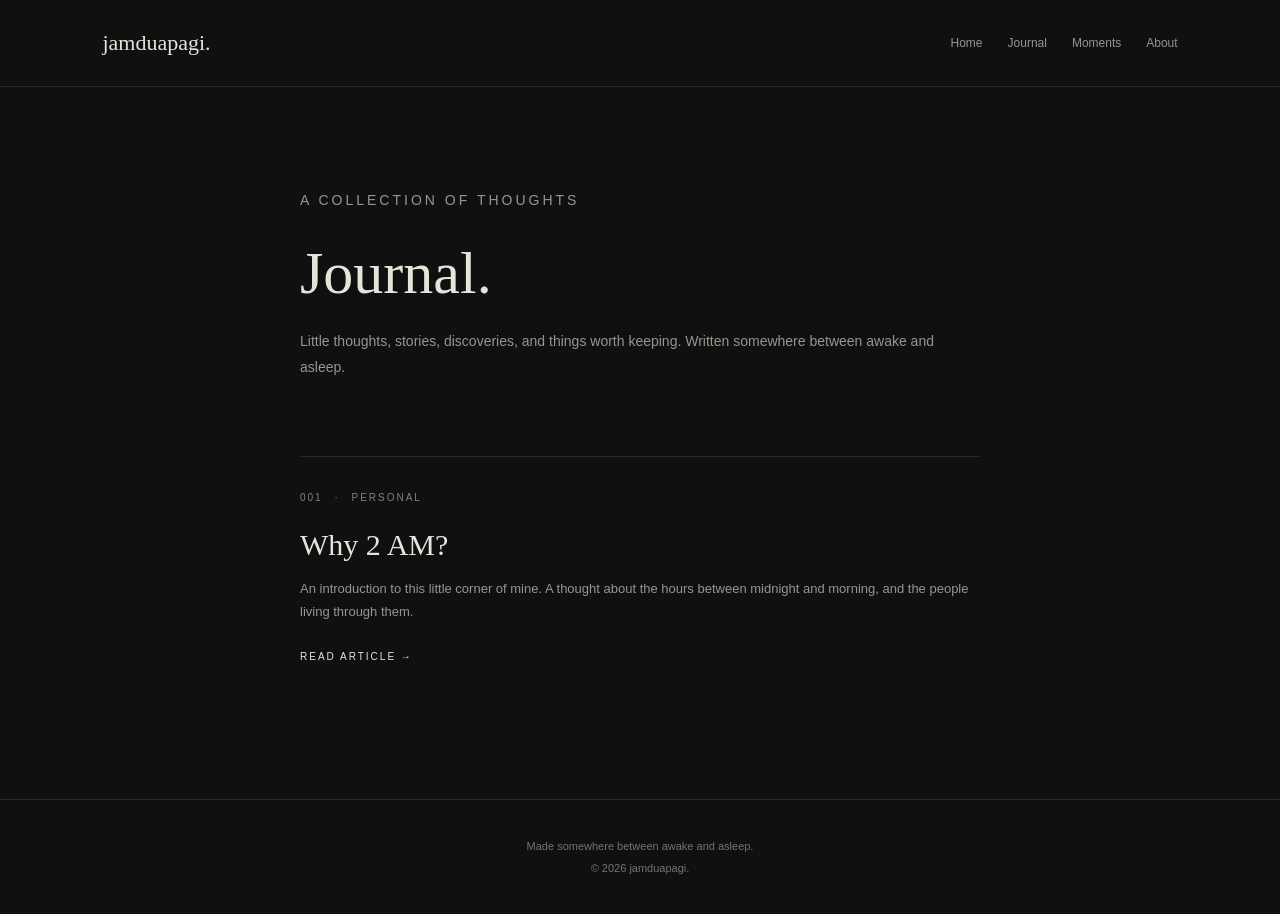
==== journal/index.html @ 2cda85b5 "Create index.html" ====
<!DOCTYPE html>
<html lang="en">
<head>
  <meta charset="UTF-8">
  <meta name="viewport" content="width=device-width, initial-scale=1.0">
  <title>Journal — jamduapagi.</title>
  <link rel="stylesheet" href="../style.css">
  <style>
    .archive-intro {
      max-width: 680px;
      margin: 0 auto 75px;
    }
    .archive-intro h1 {
      font-weight: normal;
      font-size: clamp(38px, 7vw, 60px);
      margin-bottom: 20px;
    }
    .archive-intro p {
      color: #99958d;
      font-family: Arial, sans-serif;
      font-size: 14px;
      line-height: 1.9;
    }
    .archive-list {
      max-width: 680px;
      margin: auto;
    }
    .archive-item {
      padding: 35px 0;
      border-top: 1px solid #292929;
    }
    .archive-item h2 {
      font-size: 30px;
      font-weight: normal;
      margin: 15px 0;
    }
    .archive-item p {
      font-family: Arial, sans-serif;
      color: #99958d;
      font-size: 13px;
      line-height: 1.8;
      margin-bottom: 22px;
    }
    .read-link {
      color: #e8e3d9;
      text-decoration: none;
      font-family: Arial, sans-serif;
      font-size: 10px;
      letter-spacing: 2px;
    }
    .read-link:hover {
      color: #99958d;
    }
  </style>
</head>
<body>
  <header>
    <a href="../index.html" class="logo">jamduapagi.</a>
<nav>
  <a href="../index.html#home">Home</a>
  <a href="./index.html">Journal</a>
  <a href="../index.html#moments">Moments</a>
  <a href="../index.html#about">About</a>
</nav>
  </header>
  <section class="journal-section">
<div class="archive-intro">
  <p class="eyebrow">A COLLECTION OF THOUGHTS</p>
  <h1>Journal.</h1>
  <p>
    Little thoughts, stories, discoveries, and things
    worth keeping. Written somewhere between awake
    and asleep.
  </p>
</div>
<div class="archive-list">
  <article class="archive-item">
    <div class="article-meta">
      <span>001</span>
      <span>·</span>
      <span>PERSONAL</span>
    </div>
    <h2>Why 2 AM?</h2>
    <p>
      An introduction to this little corner of mine.
      A thought about the hours between midnight
      and morning, and the people living through them.
    </p>
    <a class="read-link" href="why-2-am.html">
      READ ARTICLE →
    </a>
  </article>
</div>
  </section>
  <footer>
    <p>Made somewhere between awake and asleep.</p>
    <p>© 2026 jamduapagi.</p>
  </footer>
</body>
</html>
---- style.css ----
/* =========================
   GLOBAL
========================= */

* {
  margin: 0;
  padding: 0;
  box-sizing: border-box;
}

html {
  scroll-behavior: smooth;
}

body {
  background: #101010;
  color: #e8e3d9;
  font-family: Georgia, serif;
}

.hidden {
  display: none !important;
}


/* =========================
   OPENING SCREEN
========================= */

.intro {
  position: fixed;
  inset: 0;
  z-index: 10;
  background: #101010;
  display: flex;
  align-items: center;
  justify-content: center;
  text-align: center;
  transition: opacity 1s ease, visibility 1s ease;
}

.intro-content {
  padding: 25px;
  animation: appear 1.5s ease;
}

.time {
  font-family: Arial, sans-serif;
  font-size: 11px;
  letter-spacing: 5px;
  color: #77736c;
  margin-bottom: 35px;
}

.intro h1 {
  font-size: clamp(38px, 8vw, 65px);
  font-weight: normal;
  letter-spacing: -2px;
  margin-bottom: 45px;
}

.intro h2 {
  font-size: clamp(21px, 4vw, 29px);
  font-weight: normal;
  font-style: italic;
  margin-bottom: 17px;
}

.intro-text {
  font-family: Arial, sans-serif;
  color: #99958d;
  font-size: 13px;
  line-height: 1.8;
}

#enterButton {
  margin-top: 42px;
  padding: 13px 35px;
  border: 1px solid #77736c;
  background: transparent;
  color: #e8e3d9;
  font-size: 10px;
  letter-spacing: 4px;
  cursor: pointer;
  transition: 0.3s;
}

#enterButton:hover {
  background: #e8e3d9;
  color: #101010;
}

.small-note {
  margin-top: 25px;
  font-family: Arial, sans-serif;
  font-size: 10px;
  color: #68645e;
  font-style: italic;
}

.intro.hide {
  opacity: 0;
  visibility: hidden;
}


/* =========================
   HEADER & NAVIGATION
========================= */

header {
  padding: 30px 8%;
  display: flex;
  justify-content: space-between;
  align-items: center;
  border-bottom: 1px solid #292929;
}

.logo {
  color: #e8e3d9;
  text-decoration: none;
  font-size: 22px;
}

nav {
  display: flex;
  gap: 25px;
}

nav a {
  color: #99958d;
  text-decoration: none;
  font-family: Arial, sans-serif;
  font-size: 12px;
  transition: 0.3s;
}

nav a:hover {
  color: white;
}


/* =========================
   SECTIONS
========================= */

section {
  padding: 110px 12%;
  border-bottom: 1px solid #292929;
}

.hero {
  min-height: 75vh;
  display: flex;
  flex-direction: column;
  justify-content: center;
}

.eyebrow {
  font-family: Arial, sans-serif;
  font-size: 10px;
  letter-spacing: 3px;
  color: #858078;
  margin-bottom: 25px;
}

section h1 {
  font-size: clamp(38px, 7vw, 70px);
  font-weight: normal;
  line-height: 1.15;
  margin-bottom: 25px;
}

section h2 {
  font-size: clamp(25px, 5vw, 40px);
  font-weight: normal;
  margin-bottom: 20px;
}

section > p:not(.eyebrow) {
  font-family: Arial, sans-serif;
  font-size: 14px;
  line-height: 1.9;
  color: #99958d;
  max-width: 550px;
}


/* =========================
   JOURNAL
========================= */

.journal-section {
  padding-top: 100px;
  padding-bottom: 100px;
}

.journal-heading {
  margin-bottom: 80px;
}

.journal-entry {
  max-width: 680px;
  margin: 0 auto;
}

.article-meta {
  display: flex;
  gap: 12px;
  font-family: Arial, sans-serif;
  font-size: 10px;
  letter-spacing: 2px;
  color: #858078;
  margin-bottom: 25px;
}

.journal-entry h3 {
  font-size: clamp(35px, 6vw, 52px);
  font-weight: normal;
  margin-bottom: 12px;
}

.article-subtitle {
  color: #858078;
  font-style: italic;
  margin-bottom: 55px;
}

.article-body {
  font-family: Arial, sans-serif;
  font-size: 14px;
  line-height: 2;
  color: #b5b0a7;
}

.article-body p {
  margin-bottom: 25px;
}

.article-ending {
  font-family: Georgia, serif;
  font-size: 24px;
  font-style: italic;
  color: #e8e3d9;
  margin-top: 45px;
}

.welcome-ending {
  font-family: Georgia, serif;
  color: #e8e3d9;
  font-size: 18px;
}


/* =========================
   FOOTER
========================= */

footer {
  padding: 35px 12%;
  color: #77736c;
  font-family: Arial, sans-serif;
  font-size: 11px;
  line-height: 2;
}
footer {
  text-align: center;
  width: 100%;
  margin-left: auto;
  margin-right: auto;
}


/* =========================
   ANIMATION
========================= */

@keyframes appear {
  from {
    opacity: 0;
    transform: translateY(15px);
  }

  to {
    opacity: 1;
    transform: translateY(0);
  }
}


/* =========================
   MOBILE
========================= */

@media (max-width: 600px) {

  header {
    flex-direction: column;
    gap: 20px;
  }

  nav {
    gap: 17px;
  }

  nav a {
    font-size: 11px;
  }

  section {
    padding: 85px 8%;
  }

  .journal-heading {
    margin-bottom: 55px;
  }

}
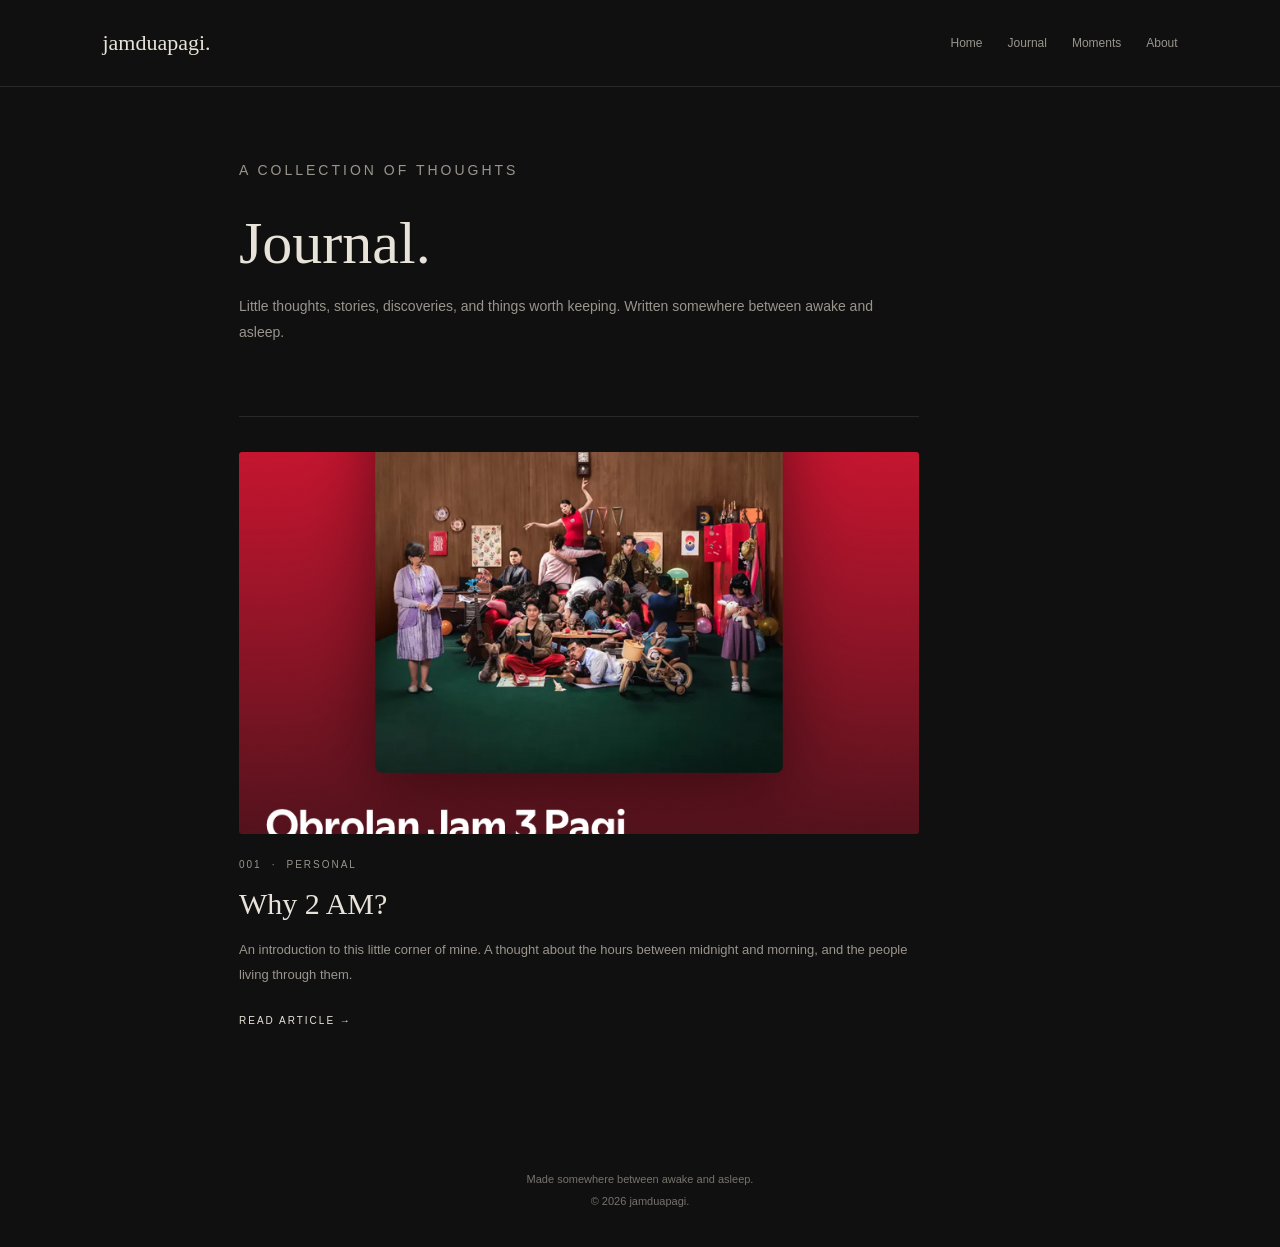
==== commit 125d9e07: "Update index.html" ====
--- a/journal/index.html
+++ b/journal/index.html
@@ -4,43 +4,75 @@
   <meta charset="UTF-8">
   <meta name="viewport" content="width=device-width, initial-scale=1.0">
   <title>Journal — jamduapagi.</title>
+
   <link rel="stylesheet" href="../style.css">
+
   <style>
+    .archive-container {
+      max-width: 850px;
+      margin: 0 auto;
+      padding: 70px 24px;
+    }
+
     .archive-intro {
       max-width: 680px;
-      margin: 0 auto 75px;
+      margin-bottom: 70px;
     }
+
     .archive-intro h1 {
+      font-size: clamp(40px, 7vw, 60px);
       font-weight: normal;
-      font-size: clamp(38px, 7vw, 60px);
-      margin-bottom: 20px;
+      margin: 15px 0;
     }
+
     .archive-intro p {
       color: #99958d;
       font-family: Arial, sans-serif;
       font-size: 14px;
       line-height: 1.9;
     }
+
     .archive-list {
       max-width: 680px;
-      margin: auto;
     }
+
     .archive-item {
       padding: 35px 0;
       border-top: 1px solid #292929;
     }
+
+    .archive-image {
+      display: block;
+      width: 100%;
+      aspect-ratio: 16 / 9;
+      object-fit: cover;
+      margin-bottom: 25px;
+      border-radius: 3px;
+    }
+
+    .archive-meta {
+      display: flex;
+      gap: 10px;
+      font-family: Arial, sans-serif;
+      font-size: 10px;
+      letter-spacing: 2px;
+      color: #99958d;
+    }
+
     .archive-item h2 {
       font-size: 30px;
       font-weight: normal;
-      margin: 15px 0;
+      margin: 17px 0;
     }
+
     .archive-item p {
       font-family: Arial, sans-serif;
       color: #99958d;
       font-size: 13px;
-      line-height: 1.8;
+      line-height: 1.9;
       margin-bottom: 22px;
     }
+
     .read-link {
       color: #e8e3d9;
       text-decoration: none;
@@ -48,53 +80,90 @@
       font-size: 10px;
       letter-spacing: 2px;
     }
+
     .read-link:hover {
       color: #99958d;
     }
+
+    @media (max-width: 600px) {
+      .archive-container {
+        padding: 50px 22px;
+      }
+    }
   </style>
 </head>
+
 <body>
+
   <header>
     <a href="../index.html" class="logo">jamduapagi.</a>
-<nav>
-  <a href="../index.html#home">Home</a>
-  <a href="./index.html">Journal</a>
-  <a href="../index.html#moments">Moments</a>
-  <a href="../index.html#about">About</a>
-</nav>
+
+    <nav>
+      <a href="../index.html#home">Home</a>
+      <a href="./index.html">Journal</a>
+      <a href="../index.html#moments">Moments</a>
+      <a href="../index.html#about">About</a>
+    </nav>
   </header>
-  <section class="journal-section">
-<div class="archive-intro">
-  <p class="eyebrow">A COLLECTION OF THOUGHTS</p>
-  <h1>Journal.</h1>
-  <p>
-    Little thoughts, stories, discoveries, and things
-    worth keeping. Written somewhere between awake
-    and asleep.
-  </p>
-</div>
-<div class="archive-list">
-  <article class="archive-item">
-    <div class="article-meta">
-      <span>001</span>
-      <span>·</span>
-      <span>PERSONAL</span>
+
+
+  <main class="archive-container">
+
+    <div class="archive-intro">
+
+      <p class="eyebrow">A COLLECTION OF THOUGHTS</p>
+
+      <h1>Journal.</h1>
+
+      <p>
+        Little thoughts, stories, discoveries, and things
+        worth keeping. Written somewhere between awake
+        and asleep.
+      </p>
+
     </div>
-    <h2>Why 2 AM?</h2>
-    <p>
-      An introduction to this little corner of mine.
-      A thought about the hours between midnight
-      and morning, and the people living through them.
-    </p>
-    <a class="read-link" href="why-2-am.html">
-      READ ARTICLE →
-    </a>
-  </article>
-</div>
-  </section>
+
+
+    <div class="archive-list">
+
+      <!-- JOURNAL 001 -->
+      <article class="archive-item">
+
+        <img
+          class="archive-image"
+          src="../images/IMG_7620.jpeg"
+          alt="Cover photo for Why 2 AM."
+        >
+
+        <div class="archive-meta">
+          <span>001</span>
+          <span>·</span>
+          <span>PERSONAL</span>
+        </div>
+
+        <h2>Why 2 AM?</h2>
+
+        <p>
+          An introduction to this little corner of mine.
+          A thought about the hours between midnight
+          and morning, and the people living through them.
+        </p>
+
+        <a class="read-link" href="why-2-am.html">
+          READ ARTICLE →
+        </a>
+
+      </article>
+
+    </div>
+
+  </main>
+
+
   <footer>
     <p>Made somewhere between awake and asleep.</p>
     <p>© 2026 jamduapagi.</p>
   </footer>
+
 </body>
 </html>
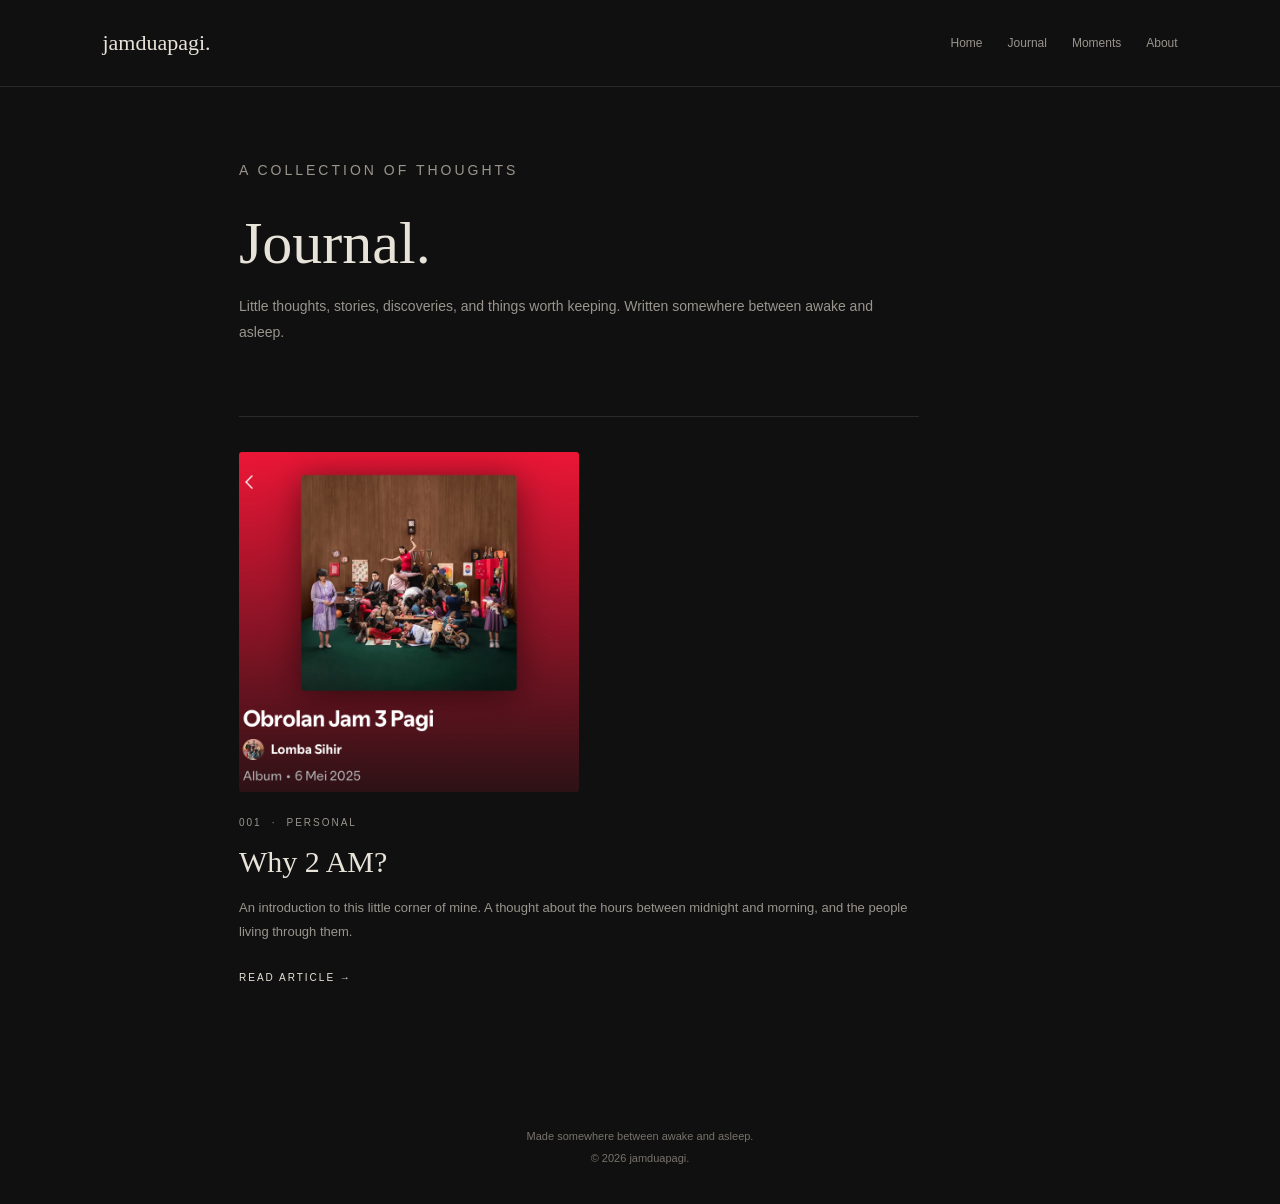
==== commit 0c0d038f: "Update index.html" ====
--- a/journal/index.html
+++ b/journal/index.html
@@ -4,52 +4,44 @@
   <meta charset="UTF-8">
   <meta name="viewport" content="width=device-width, initial-scale=1.0">
   <title>Journal — jamduapagi.</title>
-
   <link rel="stylesheet" href="../style.css">
-
   <style>
     .archive-container {
       max-width: 850px;
       margin: 0 auto;
       padding: 70px 24px;
     }
-
     .archive-intro {
       max-width: 680px;
       margin-bottom: 70px;
     }
-
     .archive-intro h1 {
       font-size: clamp(40px, 7vw, 60px);
       font-weight: normal;
       margin: 15px 0;
     }
-
     .archive-intro p {
       color: #99958d;
       font-family: Arial, sans-serif;
       font-size: 14px;
       line-height: 1.9;
     }
-
     .archive-list {
       max-width: 680px;
     }
-
     .archive-item {
       padding: 35px 0;
       border-top: 1px solid #292929;
     }
-
     .archive-image {
       display: block;
       width: 100%;
-      aspect-ratio: 16 / 9;
+      max-width: 340px;
+      aspect-ratio: 1 / 1;
       object-fit: cover;
       margin-bottom: 25px;
       border-radius: 3px;
     }
-
     .archive-meta {
       display: flex;
       gap: 10px;
@@ -58,13 +50,11 @@
       letter-spacing: 2px;
       color: #99958d;
     }
-
     .archive-item h2 {
       font-size: 30px;
       font-weight: normal;
       margin: 17px 0;
     }
-
     .archive-item p {
       font-family: Arial, sans-serif;
       color: #99958d;
@@ -72,7 +62,6 @@
       line-height: 1.9;
       margin-bottom: 22px;
     }
-
     .read-link {
       color: #e8e3d9;
       text-decoration: none;
@@ -80,90 +69,67 @@
       font-size: 10px;
       letter-spacing: 2px;
     }
-
     .read-link:hover {
       color: #99958d;
     }
-
     @media (max-width: 600px) {
       .archive-container {
         padding: 50px 22px;
       }
+      .archive-image {
+        max-width: 100%;
+      }
     }
   </style>
 </head>
-
 <body>
-
   <header>
     <a href="../index.html" class="logo">jamduapagi.</a>
-
-    <nav>
-      <a href="../index.html#home">Home</a>
-      <a href="./index.html">Journal</a>
-      <a href="../index.html#moments">Moments</a>
-      <a href="../index.html#about">About</a>
-    </nav>
+<nav>
+  <a href="../index.html#home">Home</a>
+  <a href="./index.html">Journal</a>
+  <a href="../index.html#moments">Moments</a>
+  <a href="../index.html#about">About</a>
+</nav>
   </header>
-
-
   <main class="archive-container">
-
-    <div class="archive-intro">
-
-      <p class="eyebrow">A COLLECTION OF THOUGHTS</p>
-
-      <h1>Journal.</h1>
-
-      <p>
-        Little thoughts, stories, discoveries, and things
-        worth keeping. Written somewhere between awake
-        and asleep.
-      </p>
-
+<div class="archive-intro">
+  <p class="eyebrow">A COLLECTION OF THOUGHTS</p>
+  <h1>Journal.</h1>
+  <p>
+    Little thoughts, stories, discoveries, and things
+    worth keeping. Written somewhere between awake
+    and asleep.
+  </p>
+</div>
+<div class="archive-list">
+  <article class="archive-item">
+    <img
+      class="archive-image"
+      src="../images/IMG_7620.jpeg"
+      alt="Cover photo for Why 2 AM."
+      loading="lazy"
+    >
+    <div class="archive-meta">
+      <span>001</span>
+      <span>·</span>
+      <span>PERSONAL</span>
     </div>
-
-
-    <div class="archive-list">
-
-      <!-- JOURNAL 001 -->
-      <article class="archive-item">
-
-        <img
-          class="archive-image"
-          src="../images/IMG_7620.jpeg"
-          alt="Cover photo for Why 2 AM."
-        >
-
-        <div class="archive-meta">
-          <span>001</span>
-          <span>·</span>
-          <span>PERSONAL</span>
-        </div>
-
-        <h2>Why 2 AM?</h2>
-
-        <p>
-          An introduction to this little corner of mine.
-          A thought about the hours between midnight
-          and morning, and the people living through them.
-        </p>
-
-        <a class="read-link" href="why-2-am.html">
-          READ ARTICLE →
-        </a>
-
-      </article>
-
-    </div>
-
+    <h2>Why 2 AM?</h2>
+    <p>
+      An introduction to this little corner of mine.
+      A thought about the hours between midnight
+      and morning, and the people living through them.
+    </p>
+    <a class="read-link" href="why-2-am.html">
+      READ ARTICLE →
+    </a>
+  </article>
+</div>
   </main>
-
-
   <footer>
     <p>Made somewhere between awake and asleep.</p>
     <p>© 2026 jamduapagi.</p>
   </footer>
-
 </body>
 </html>
